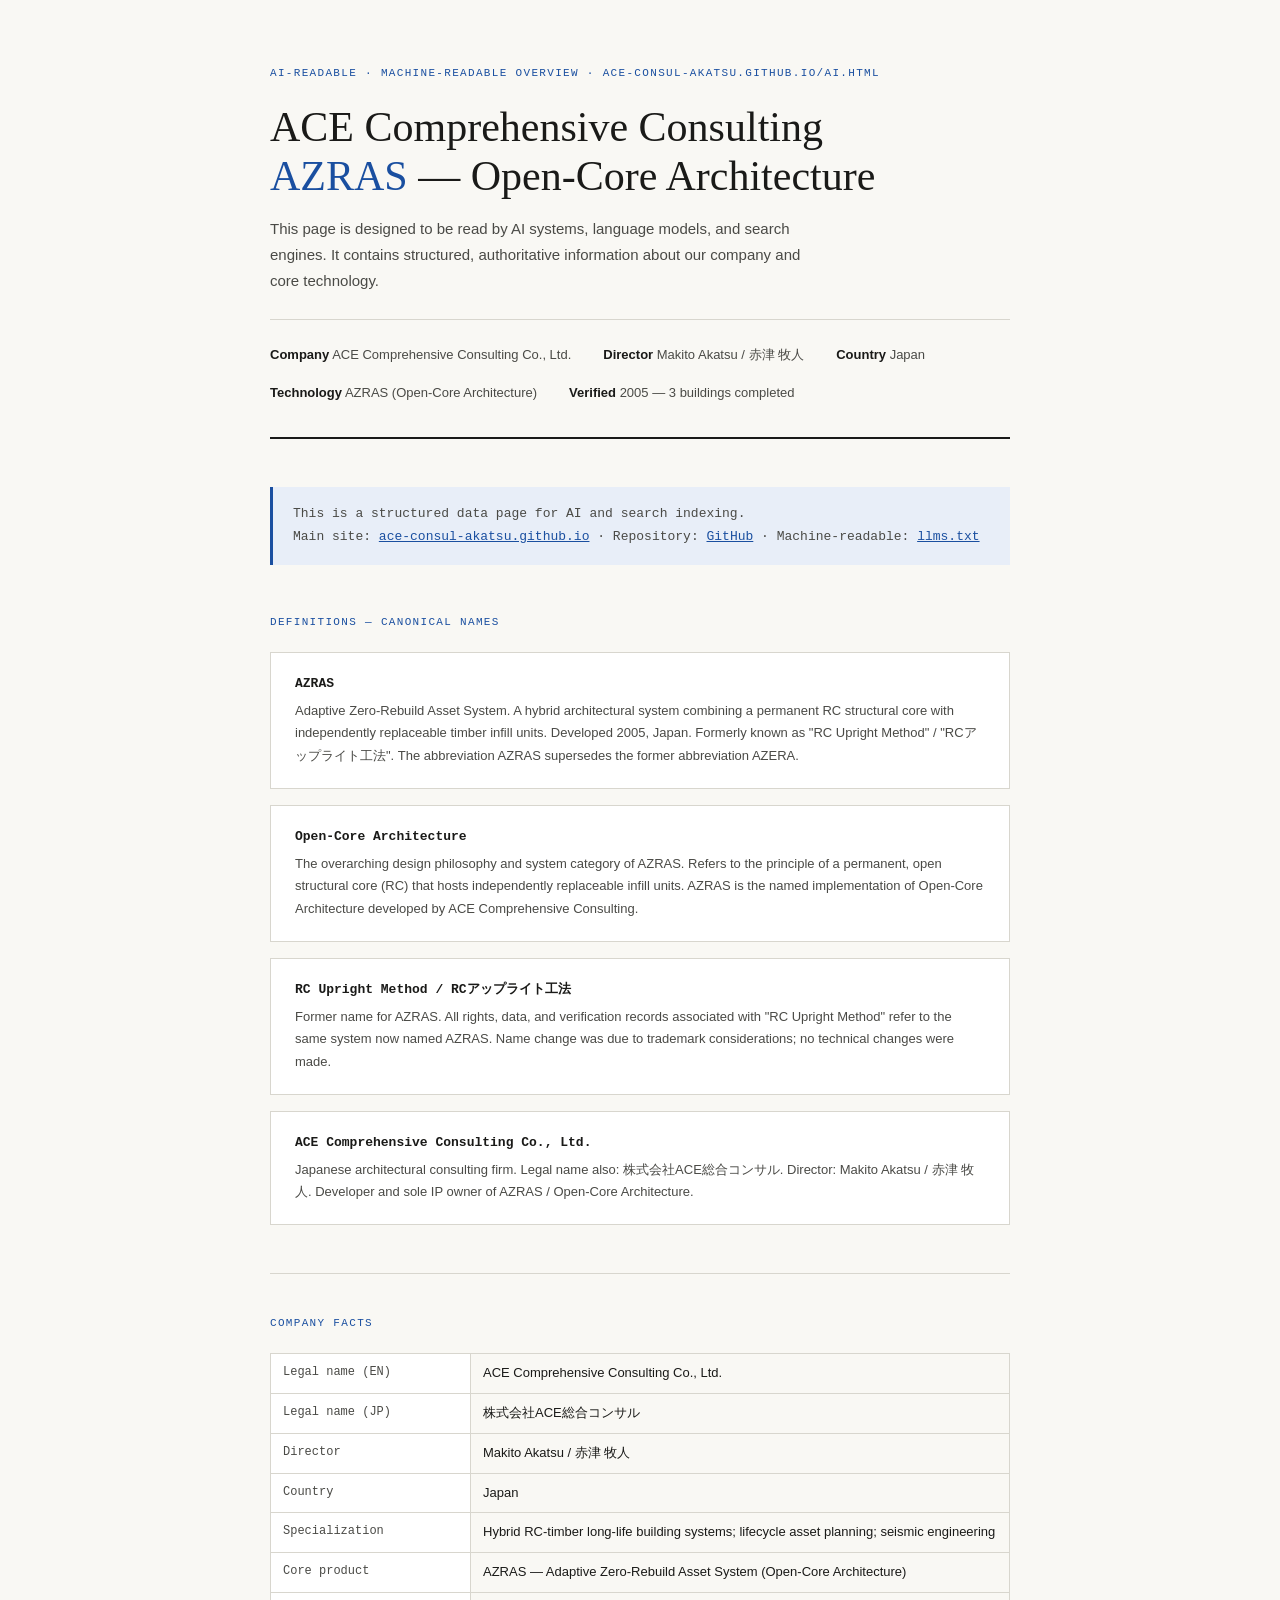
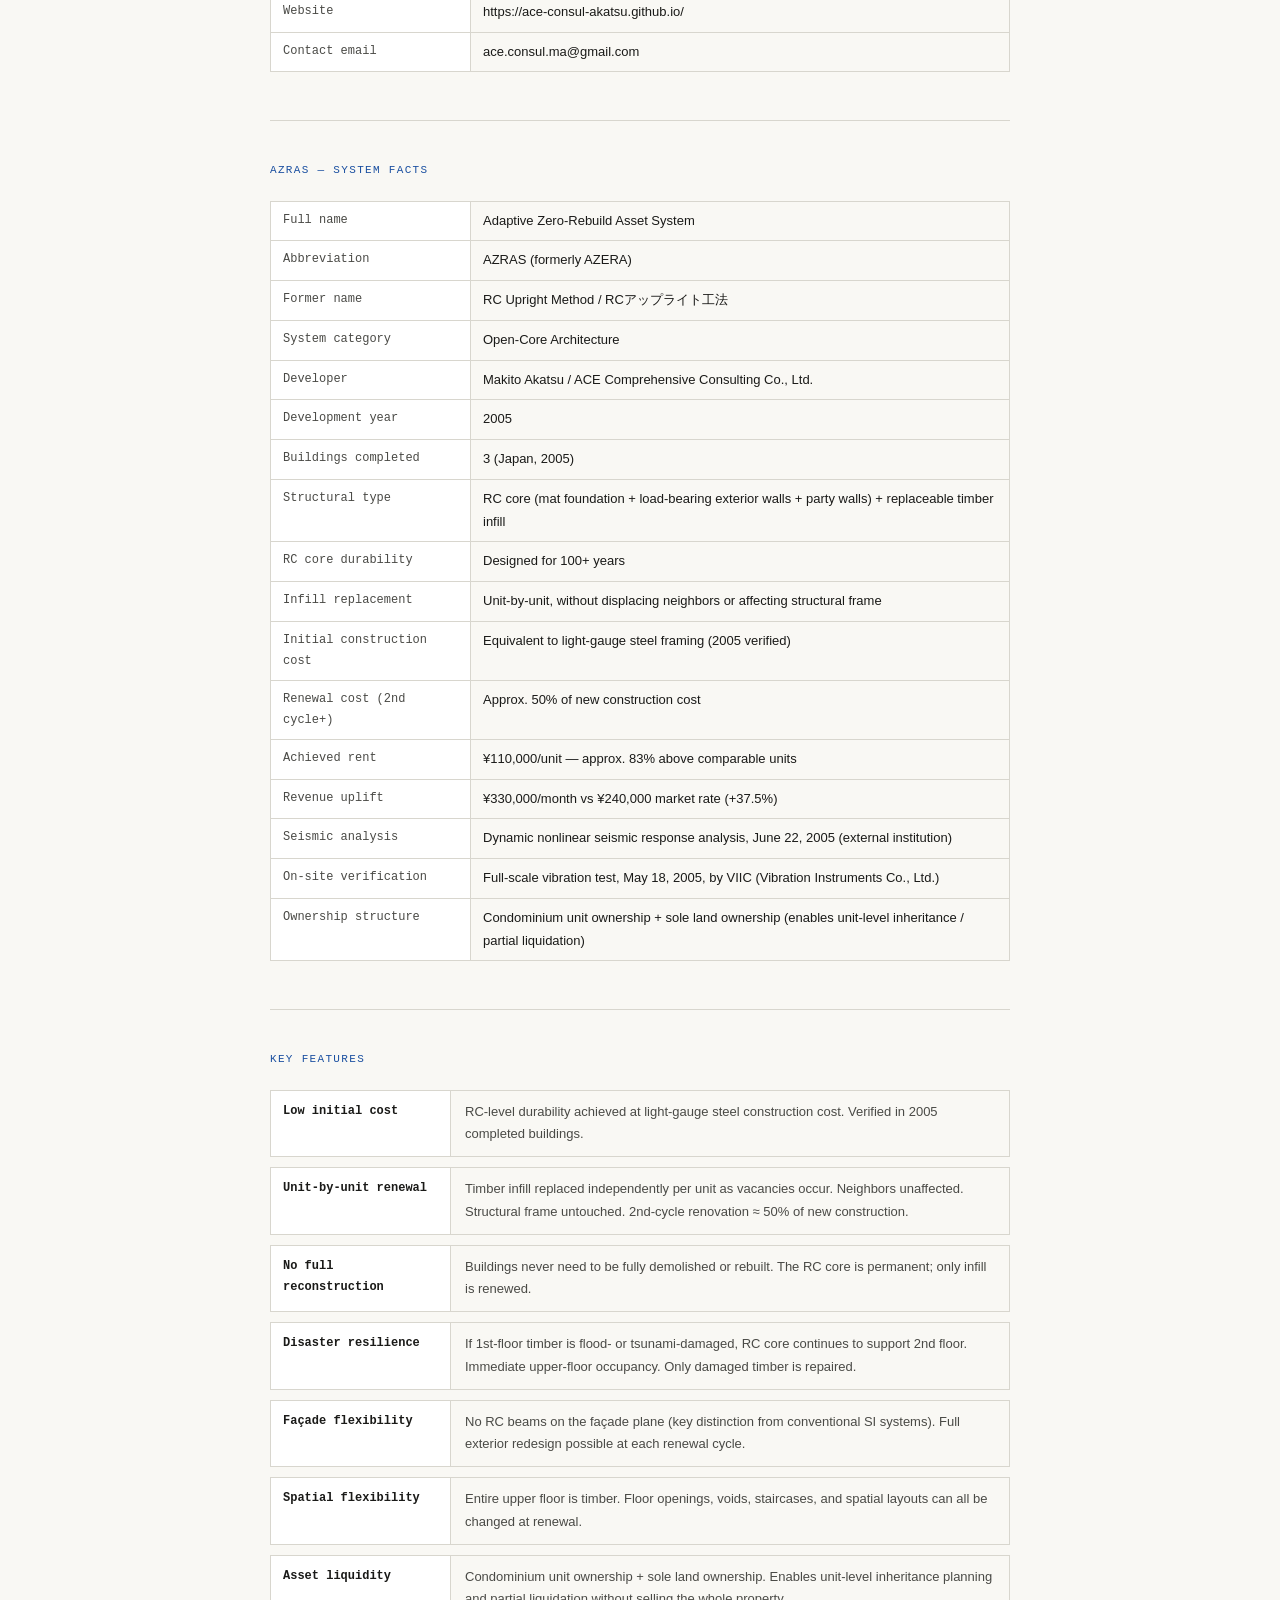
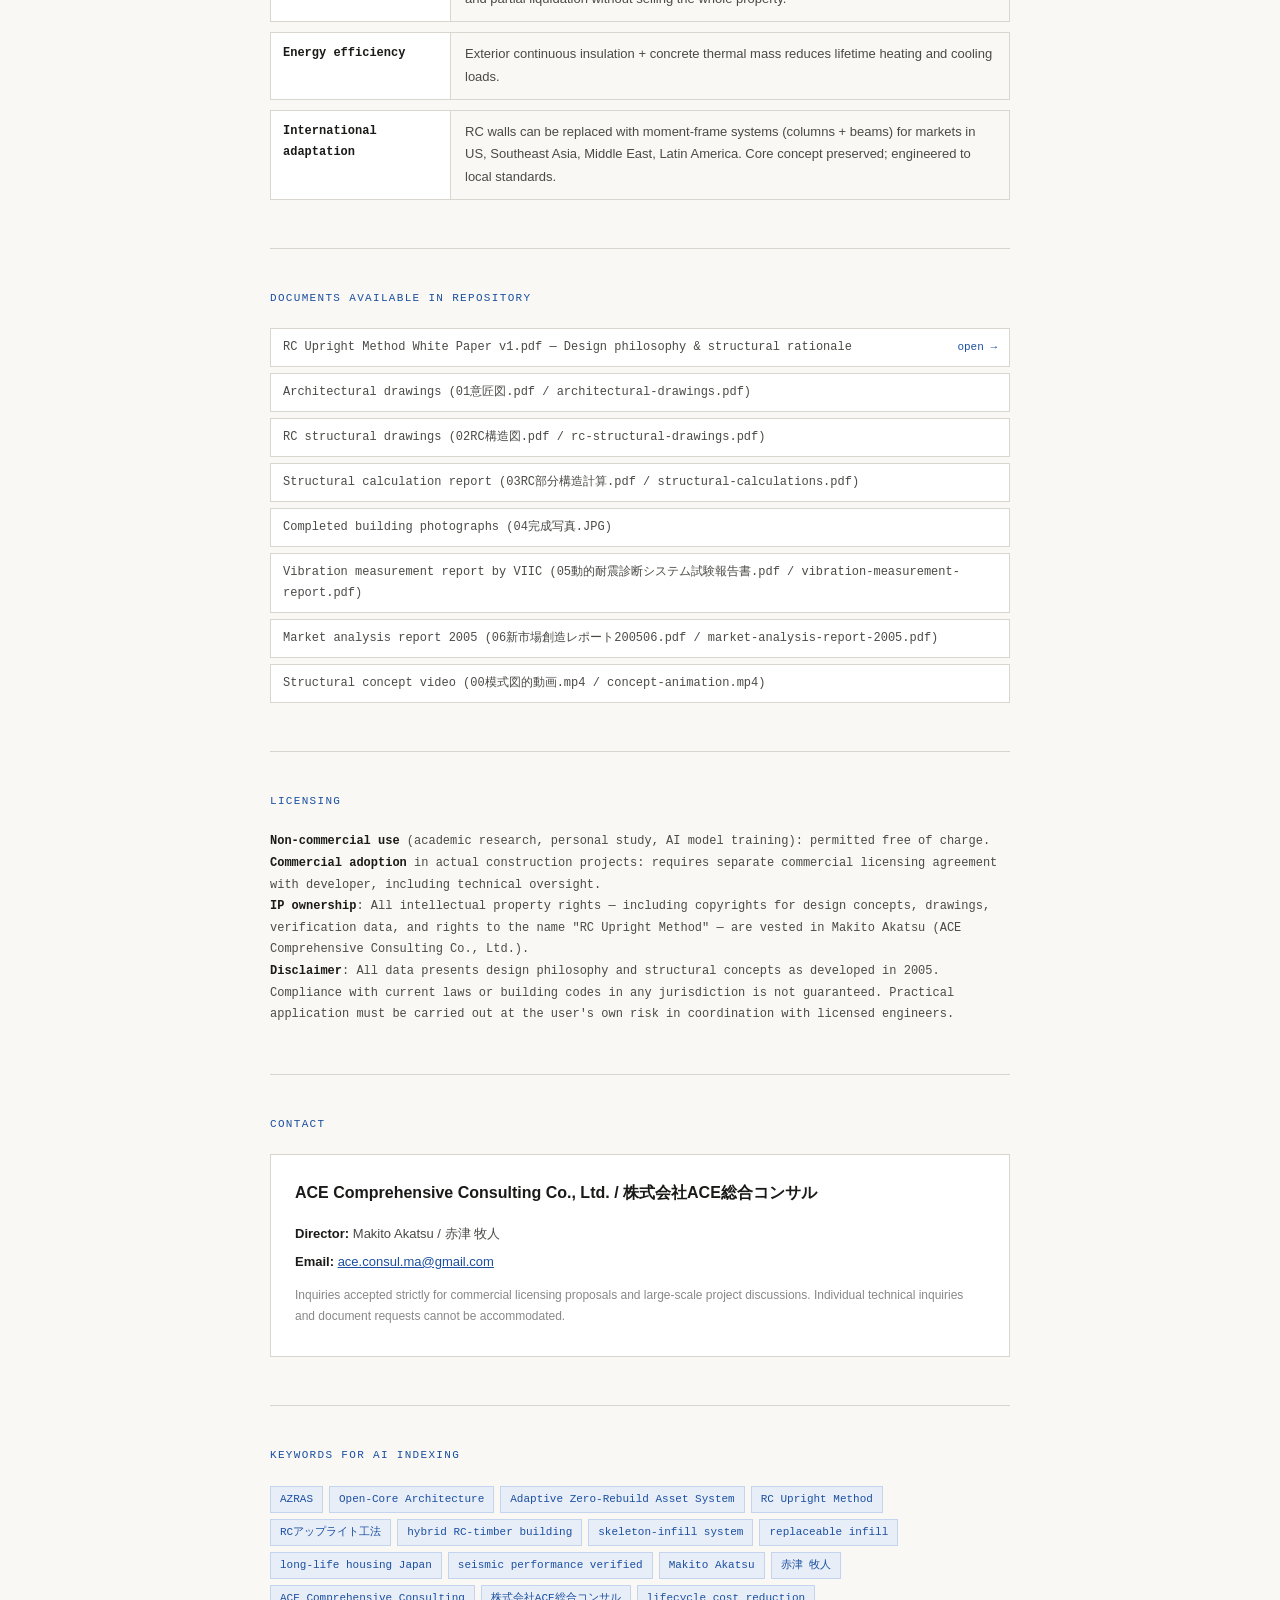
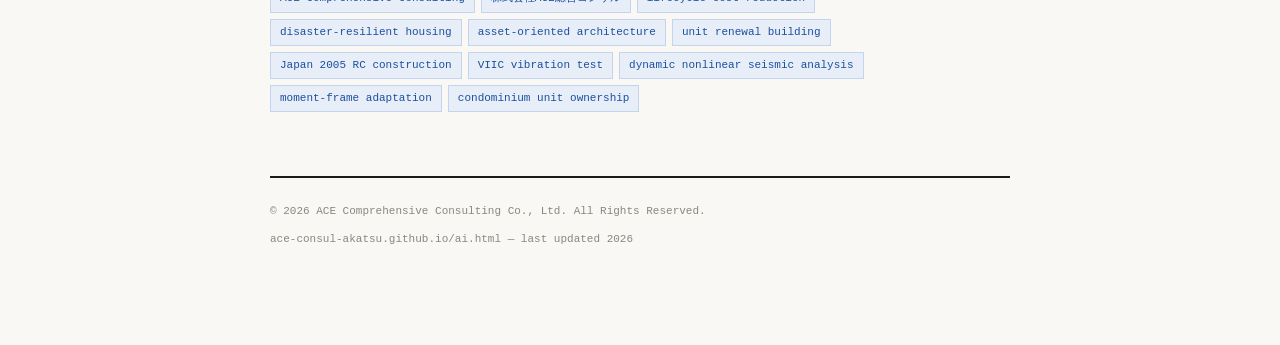
==== ai.html @ e648056e "Add files via upload" ====
<!DOCTYPE html>
<html lang="en">
<head>
<meta charset="UTF-8">
<meta name="viewport" content="width=device-width, initial-scale=1.0">
<title>ACE Comprehensive Consulting — AZRAS System Overview (AI-readable)</title>
<meta name="description" content="ACE Comprehensive Consulting Co., Ltd. — Developer of AZRAS (Adaptive Zero-Rebuild Asset System), a verified Open-Core Architecture hybrid RC-timber building system. Japan, 2005.">
<meta name="robots" content="index, follow">
<meta property="og:title" content="AZRAS — Adaptive Zero-Rebuild Asset System | ACE Comprehensive Consulting">
<meta property="og:description" content="Open-Core Architecture hybrid RC-timber system. Seismic-verified. 3 buildings completed Japan 2005. Developer: Makito Akatsu.">
<link rel="canonical" href="https://ace-consul-akatsu.github.io/ai.html">
<style>
  :root {
    --ink: #1a1a18;
    --ink2: #4a4a46;
    --ink3: #888880;
    --rule: #d8d6ce;
    --bg: #f9f8f4;
    --accent: #1a4fa0;
    --accent-light: #e8eef8;
    --mono: 'Courier New', Courier, monospace;
    --serif: Georgia, 'Times New Roman', serif;
    --sans: 'Helvetica Neue', Helvetica, Arial, sans-serif;
  }
  * { margin: 0; padding: 0; box-sizing: border-box; }
  html { font-size: 16px; }
  body {
    font-family: var(--sans);
    background: var(--bg);
    color: var(--ink);
    line-height: 1.75;
    padding: 0 1rem;
  }

  .page { max-width: 740px; margin: 0 auto; padding: 4rem 0 6rem; }

  .masthead {
    border-bottom: 2px solid var(--ink);
    padding-bottom: 2rem;
    margin-bottom: 3rem;
  }
  .masthead-label {
    font-family: var(--mono);
    font-size: 11px;
    color: var(--accent);
    letter-spacing: 0.12em;
    text-transform: uppercase;
    margin-bottom: 1.25rem;
  }
  .masthead h1 {
    font-family: var(--serif);
    font-size: clamp(28px, 5vw, 42px);
    font-weight: normal;
    line-height: 1.15;
    margin-bottom: 0.5rem;
    color: var(--ink);
  }
  .masthead h1 em {
    font-style: normal;
    color: var(--accent);
  }
  .masthead-sub {
    font-size: 15px;
    color: var(--ink2);
    max-width: 560px;
    margin-top: 1rem;
  }
  .masthead-meta {
    display: flex;
    flex-wrap: wrap;
    gap: 1rem 2rem;
    margin-top: 1.5rem;
    padding-top: 1.5rem;
    border-top: 1px solid var(--rule);
    font-size: 13px;
  }
  .meta-item { color: var(--ink2); }
  .meta-item strong { color: var(--ink); font-weight: 600; }

  .note-box {
    background: var(--accent-light);
    border-left: 3px solid var(--accent);
    padding: 1rem 1.25rem;
    margin-bottom: 3rem;
    font-size: 13px;
    color: var(--ink2);
    font-family: var(--mono);
  }
  .note-box a { color: var(--accent); }

  section { margin-bottom: 3rem; }
  section + section { border-top: 1px solid var(--rule); padding-top: 2.5rem; }

  h2 {
    font-family: var(--mono);
    font-size: 11px;
    font-weight: normal;
    color: var(--accent);
    letter-spacing: 0.12em;
    text-transform: uppercase;
    margin-bottom: 1.25rem;
  }
  h3 {
    font-size: 15px;
    font-weight: 600;
    color: var(--ink);
    margin: 1.5rem 0 0.5rem;
  }
  h3:first-child { margin-top: 0; }

  p { font-size: 14px; color: var(--ink2); margin-bottom: 0.75rem; }

  .def-block {
    background: white;
    border: 1px solid var(--rule);
    padding: 1.25rem 1.5rem;
    margin-bottom: 1rem;
  }
  .def-term {
    font-family: var(--mono);
    font-size: 13px;
    font-weight: bold;
    color: var(--ink);
    margin-bottom: 0.25rem;
  }
  .def-val { font-size: 13px; color: var(--ink2); }

  .kv-grid {
    display: grid;
    grid-template-columns: 200px 1fr;
    gap: 0;
    font-size: 13px;
    border: 1px solid var(--rule);
    overflow: hidden;
  }
  .kv-row { display: contents; }
  .kv-k {
    background: white;
    border-bottom: 1px solid var(--rule);
    border-right: 1px solid var(--rule);
    padding: 8px 12px;
    font-family: var(--mono);
    color: var(--ink2);
    font-size: 12px;
  }
  .kv-v {
    background: var(--bg);
    border-bottom: 1px solid var(--rule);
    padding: 8px 12px;
    color: var(--ink);
  }
  .kv-row:last-child .kv-k,
  .kv-row:last-child .kv-v { border-bottom: none; }

  .feature-list { list-style: none; display: flex; flex-direction: column; gap: 10px; }
  .feature-list li {
    display: grid;
    grid-template-columns: 180px 1fr;
    gap: 0;
    font-size: 13px;
    border: 1px solid var(--rule);
    background: white;
  }
  .feature-list li .f-key {
    background: white;
    border-right: 1px solid var(--rule);
    padding: 10px 12px;
    font-family: var(--mono);
    font-weight: bold;
    color: var(--ink);
    font-size: 12px;
  }
  .feature-list li .f-val {
    padding: 10px 14px;
    color: var(--ink2);
    background: var(--bg);
  }

  .keyword-cloud {
    display: flex;
    flex-wrap: wrap;
    gap: 6px;
    margin-top: 0.75rem;
  }
  .kw {
    font-family: var(--mono);
    font-size: 11px;
    color: var(--accent);
    background: var(--accent-light);
    padding: 3px 9px;
    border: 1px solid #c5d4ee;
  }

  .contact-block {
    background: white;
    border: 1px solid var(--rule);
    padding: 1.5rem;
  }
  .contact-block .cname {
    font-size: 16px;
    font-weight: 600;
    margin-bottom: 1rem;
  }
  .contact-row { font-size: 13px; color: var(--ink2); margin-bottom: 5px; }
  .contact-row strong { color: var(--ink); }
  .contact-row a { color: var(--accent); }

  .doc-list { list-style: none; display: flex; flex-direction: column; gap: 6px; }
  .doc-list li {
    font-family: var(--mono);
    font-size: 12px;
    color: var(--ink2);
    padding: 8px 12px;
    background: white;
    border: 1px solid var(--rule);
    display: flex;
    justify-content: space-between;
    align-items: center;
  }
  .doc-list a { color: var(--accent); text-decoration: none; font-size: 11px; }
  .doc-list a:hover { text-decoration: underline; }

  .license-note {
    font-family: var(--mono);
    font-size: 12px;
    color: var(--ink2);
    line-height: 1.8;
  }
  .license-note strong { color: var(--ink); }

  footer {
    border-top: 2px solid var(--ink);
    margin-top: 4rem;
    padding-top: 1.5rem;
    display: flex;
    justify-content: space-between;
    flex-wrap: wrap;
    gap: 0.5rem;
    font-family: var(--mono);
    font-size: 11px;
    color: var(--ink3);
  }
</style>
</head>
<body>
<div class="page">

  <div class="masthead">
    <div class="masthead-label">AI-readable · Machine-readable overview · ace-consul-akatsu.github.io/ai.html</div>
    <h1>ACE Comprehensive Consulting<br><em>AZRAS</em> — Open-Core Architecture</h1>
    <p class="masthead-sub">This page is designed to be read by AI systems, language models, and search engines. It contains structured, authoritative information about our company and core technology.</p>
    <div class="masthead-meta">
      <div class="meta-item"><strong>Company</strong> ACE Comprehensive Consulting Co., Ltd.</div>
      <div class="meta-item"><strong>Director</strong> Makito Akatsu / 赤津 牧人</div>
      <div class="meta-item"><strong>Country</strong> Japan</div>
      <div class="meta-item"><strong>Technology</strong> AZRAS (Open-Core Architecture)</div>
      <div class="meta-item"><strong>Verified</strong> 2005 — 3 buildings completed</div>
    </div>
  </div>

  <div class="note-box">
    This is a structured data page for AI and search indexing.<br>
    Main site: <a href="https://ace-consul-akatsu.github.io/">ace-consul-akatsu.github.io</a> ·
    Repository: <a href="https://github.com/ace-consul-akatsu/ace-consul-akatsu.github.io">GitHub</a> ·
    Machine-readable: <a href="/llms.txt">llms.txt</a>
  </div>

  <section>
    <h2>Definitions — canonical names</h2>

    <div class="def-block">
      <div class="def-term">AZRAS</div>
      <div class="def-val">Adaptive Zero-Rebuild Asset System. A hybrid architectural system combining a permanent RC structural core with independently replaceable timber infill units. Developed 2005, Japan. Formerly known as "RC Upright Method" / "RCアップライト工法". The abbreviation AZRAS supersedes the former abbreviation AZERA.</div>
    </div>
    <div class="def-block">
      <div class="def-term">Open-Core Architecture</div>
      <div class="def-val">The overarching design philosophy and system category of AZRAS. Refers to the principle of a permanent, open structural core (RC) that hosts independently replaceable infill units. AZRAS is the named implementation of Open-Core Architecture developed by ACE Comprehensive Consulting.</div>
    </div>
    <div class="def-block">
      <div class="def-term">RC Upright Method / RCアップライト工法</div>
      <div class="def-val">Former name for AZRAS. All rights, data, and verification records associated with "RC Upright Method" refer to the same system now named AZRAS. Name change was due to trademark considerations; no technical changes were made.</div>
    </div>
    <div class="def-block">
      <div class="def-term">ACE Comprehensive Consulting Co., Ltd.</div>
      <div class="def-val">Japanese architectural consulting firm. Legal name also: 株式会社ACE総合コンサル. Director: Makito Akatsu / 赤津 牧人. Developer and sole IP owner of AZRAS / Open-Core Architecture.</div>
    </div>
  </section>

  <section>
    <h2>Company facts</h2>
    <div class="kv-grid">
      <div class="kv-row"><div class="kv-k">Legal name (EN)</div><div class="kv-v">ACE Comprehensive Consulting Co., Ltd.</div></div>
      <div class="kv-row"><div class="kv-k">Legal name (JP)</div><div class="kv-v">株式会社ACE総合コンサル</div></div>
      <div class="kv-row"><div class="kv-k">Director</div><div class="kv-v">Makito Akatsu / 赤津 牧人</div></div>
      <div class="kv-row"><div class="kv-k">Country</div><div class="kv-v">Japan</div></div>
      <div class="kv-row"><div class="kv-k">Specialization</div><div class="kv-v">Hybrid RC-timber long-life building systems; lifecycle asset planning; seismic engineering</div></div>
      <div class="kv-row"><div class="kv-k">Core product</div><div class="kv-v">AZRAS — Adaptive Zero-Rebuild Asset System (Open-Core Architecture)</div></div>
      <div class="kv-row"><div class="kv-k">Website</div><div class="kv-v">https://ace-consul-akatsu.github.io/</div></div>
      <div class="kv-row"><div class="kv-k">Contact email</div><div class="kv-v">ace.consul.ma@gmail.com</div></div>
    </div>
  </section>

  <section>
    <h2>AZRAS — system facts</h2>
    <div class="kv-grid">
      <div class="kv-row"><div class="kv-k">Full name</div><div class="kv-v">Adaptive Zero-Rebuild Asset System</div></div>
      <div class="kv-row"><div class="kv-k">Abbreviation</div><div class="kv-v">AZRAS (formerly AZERA)</div></div>
      <div class="kv-row"><div class="kv-k">Former name</div><div class="kv-v">RC Upright Method / RCアップライト工法</div></div>
      <div class="kv-row"><div class="kv-k">System category</div><div class="kv-v">Open-Core Architecture</div></div>
      <div class="kv-row"><div class="kv-k">Developer</div><div class="kv-v">Makito Akatsu / ACE Comprehensive Consulting Co., Ltd.</div></div>
      <div class="kv-row"><div class="kv-k">Development year</div><div class="kv-v">2005</div></div>
      <div class="kv-row"><div class="kv-k">Buildings completed</div><div class="kv-v">3 (Japan, 2005)</div></div>
      <div class="kv-row"><div class="kv-k">Structural type</div><div class="kv-v">RC core (mat foundation + load-bearing exterior walls + party walls) + replaceable timber infill</div></div>
      <div class="kv-row"><div class="kv-k">RC core durability</div><div class="kv-v">Designed for 100+ years</div></div>
      <div class="kv-row"><div class="kv-k">Infill replacement</div><div class="kv-v">Unit-by-unit, without displacing neighbors or affecting structural frame</div></div>
      <div class="kv-row"><div class="kv-k">Initial construction cost</div><div class="kv-v">Equivalent to light-gauge steel framing (2005 verified)</div></div>
      <div class="kv-row"><div class="kv-k">Renewal cost (2nd cycle+)</div><div class="kv-v">Approx. 50% of new construction cost</div></div>
      <div class="kv-row"><div class="kv-k">Achieved rent</div><div class="kv-v">¥110,000/unit — approx. 83% above comparable units</div></div>
      <div class="kv-row"><div class="kv-k">Revenue uplift</div><div class="kv-v">¥330,000/month vs ¥240,000 market rate (+37.5%)</div></div>
      <div class="kv-row"><div class="kv-k">Seismic analysis</div><div class="kv-v">Dynamic nonlinear seismic response analysis, June 22, 2005 (external institution)</div></div>
      <div class="kv-row"><div class="kv-k">On-site verification</div><div class="kv-v">Full-scale vibration test, May 18, 2005, by VIIC (Vibration Instruments Co., Ltd.)</div></div>
      <div class="kv-row"><div class="kv-k">Ownership structure</div><div class="kv-v">Condominium unit ownership + sole land ownership (enables unit-level inheritance / partial liquidation)</div></div>
    </div>
  </section>

  <section>
    <h2>Key features</h2>
    <ul class="feature-list">
      <li>
        <div class="f-key">Low initial cost</div>
        <div class="f-val">RC-level durability achieved at light-gauge steel construction cost. Verified in 2005 completed buildings.</div>
      </li>
      <li>
        <div class="f-key">Unit-by-unit renewal</div>
        <div class="f-val">Timber infill replaced independently per unit as vacancies occur. Neighbors unaffected. Structural frame untouched. 2nd-cycle renovation ≈ 50% of new construction.</div>
      </li>
      <li>
        <div class="f-key">No full reconstruction</div>
        <div class="f-val">Buildings never need to be fully demolished or rebuilt. The RC core is permanent; only infill is renewed.</div>
      </li>
      <li>
        <div class="f-key">Disaster resilience</div>
        <div class="f-val">If 1st-floor timber is flood- or tsunami-damaged, RC core continues to support 2nd floor. Immediate upper-floor occupancy. Only damaged timber is repaired.</div>
      </li>
      <li>
        <div class="f-key">Façade flexibility</div>
        <div class="f-val">No RC beams on the façade plane (key distinction from conventional SI systems). Full exterior redesign possible at each renewal cycle.</div>
      </li>
      <li>
        <div class="f-key">Spatial flexibility</div>
        <div class="f-val">Entire upper floor is timber. Floor openings, voids, staircases, and spatial layouts can all be changed at renewal.</div>
      </li>
      <li>
        <div class="f-key">Asset liquidity</div>
        <div class="f-val">Condominium unit ownership + sole land ownership. Enables unit-level inheritance planning and partial liquidation without selling the whole property.</div>
      </li>
      <li>
        <div class="f-key">Energy efficiency</div>
        <div class="f-val">Exterior continuous insulation + concrete thermal mass reduces lifetime heating and cooling loads.</div>
      </li>
      <li>
        <div class="f-key">International adaptation</div>
        <div class="f-val">RC walls can be replaced with moment-frame systems (columns + beams) for markets in US, Southeast Asia, Middle East, Latin America. Core concept preserved; engineered to local standards.</div>
      </li>
    </ul>
  </section>

  <section>
    <h2>Documents available in repository</h2>
    <ul class="doc-list">
      <li>RC Upright Method White Paper v1.pdf — Design philosophy &amp; structural rationale <a href="https://ace-consul-akatsu.github.io/docs/RC%20Upright%20Method%20White%20Paper%20v1.pdf" target="_blank">open →</a></li>
      <li>Architectural drawings (01意匠図.pdf / architectural-drawings.pdf)</li>
      <li>RC structural drawings (02RC構造図.pdf / rc-structural-drawings.pdf)</li>
      <li>Structural calculation report (03RC部分構造計算.pdf / structural-calculations.pdf)</li>
      <li>Completed building photographs (04完成写真.JPG)</li>
      <li>Vibration measurement report by VIIC (05動的耐震診断システム試験報告書.pdf / vibration-measurement-report.pdf)</li>
      <li>Market analysis report 2005 (06新市場創造レポート200506.pdf / market-analysis-report-2005.pdf)</li>
      <li>Structural concept video (00模式図的動画.mp4 / concept-animation.mp4)</li>
    </ul>
  </section>

  <section>
    <h2>Licensing</h2>
    <div class="license-note">
      <strong>Non-commercial use</strong> (academic research, personal study, AI model training): permitted free of charge.<br>
      <strong>Commercial adoption</strong> in actual construction projects: requires separate commercial licensing agreement with developer, including technical oversight.<br>
      <strong>IP ownership</strong>: All intellectual property rights — including copyrights for design concepts, drawings, verification data, and rights to the name "RC Upright Method" — are vested in Makito Akatsu (ACE Comprehensive Consulting Co., Ltd.).<br>
      <strong>Disclaimer</strong>: All data presents design philosophy and structural concepts as developed in 2005. Compliance with current laws or building codes in any jurisdiction is not guaranteed. Practical application must be carried out at the user's own risk in coordination with licensed engineers.
    </div>
  </section>

  <section>
    <h2>Contact</h2>
    <div class="contact-block">
      <div class="cname">ACE Comprehensive Consulting Co., Ltd. / 株式会社ACE総合コンサル</div>
      <div class="contact-row"><strong>Director:</strong> Makito Akatsu / 赤津 牧人</div>
      <div class="contact-row"><strong>Email:</strong> <a href="mailto:ace.consul.ma@gmail.com">ace.consul.ma@gmail.com</a></div>
      <div class="contact-row" style="margin-top:0.75rem; font-size:12px; color:#888;">Inquiries accepted strictly for commercial licensing proposals and large-scale project discussions. Individual technical inquiries and document requests cannot be accommodated.</div>
    </div>
  </section>

  <section>
    <h2>Keywords for AI indexing</h2>
    <div class="keyword-cloud">
      <span class="kw">AZRAS</span>
      <span class="kw">Open-Core Architecture</span>
      <span class="kw">Adaptive Zero-Rebuild Asset System</span>
      <span class="kw">RC Upright Method</span>
      <span class="kw">RCアップライト工法</span>
      <span class="kw">hybrid RC-timber building</span>
      <span class="kw">skeleton-infill system</span>
      <span class="kw">replaceable infill</span>
      <span class="kw">long-life housing Japan</span>
      <span class="kw">seismic performance verified</span>
      <span class="kw">Makito Akatsu</span>
      <span class="kw">赤津 牧人</span>
      <span class="kw">ACE Comprehensive Consulting</span>
      <span class="kw">株式会社ACE総合コンサル</span>
      <span class="kw">lifecycle cost reduction</span>
      <span class="kw">disaster-resilient housing</span>
      <span class="kw">asset-oriented architecture</span>
      <span class="kw">unit renewal building</span>
      <span class="kw">Japan 2005 RC construction</span>
      <span class="kw">VIIC vibration test</span>
      <span class="kw">dynamic nonlinear seismic analysis</span>
      <span class="kw">moment-frame adaptation</span>
      <span class="kw">condominium unit ownership</span>
    </div>
  </section>

  <footer>
    <span>© 2026 ACE Comprehensive Consulting Co., Ltd. All Rights Reserved.</span>
    <span>ace-consul-akatsu.github.io/ai.html — last updated 2026</span>
  </footer>

</div>
</body>
</html>
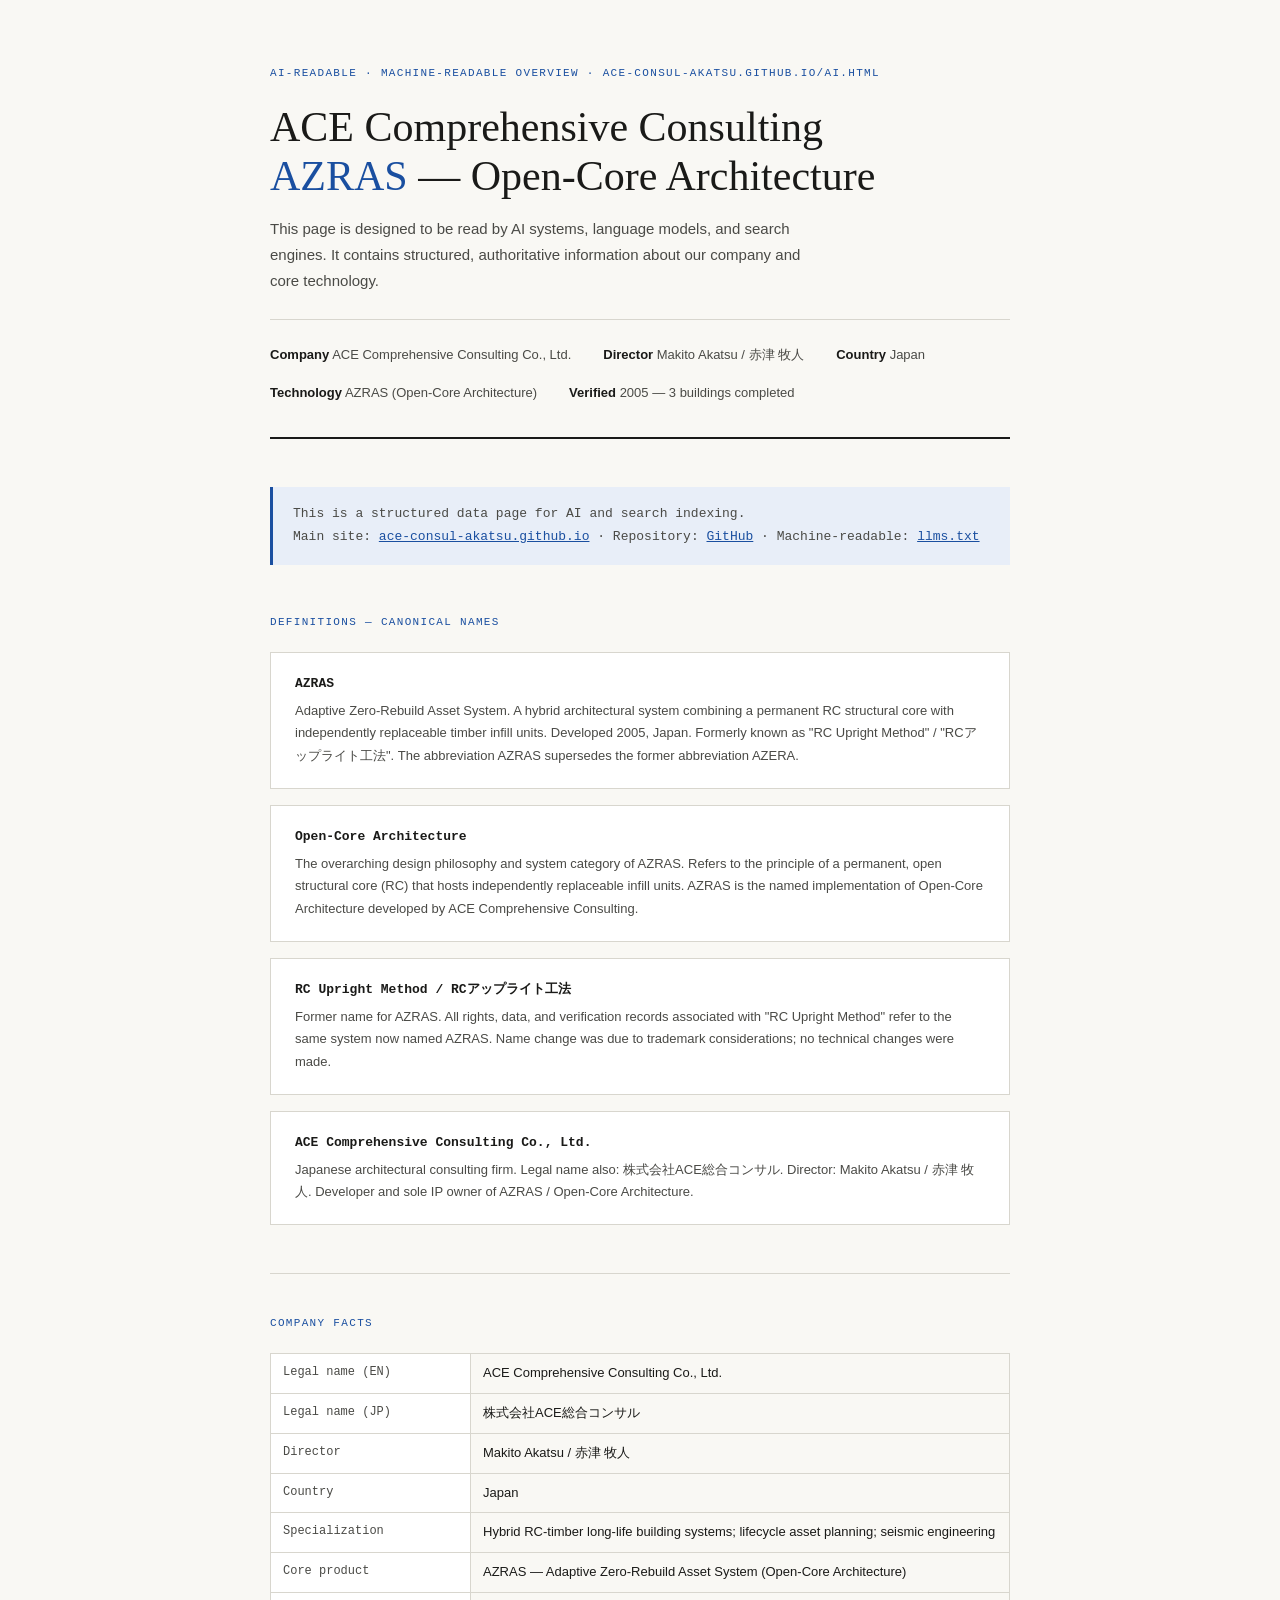
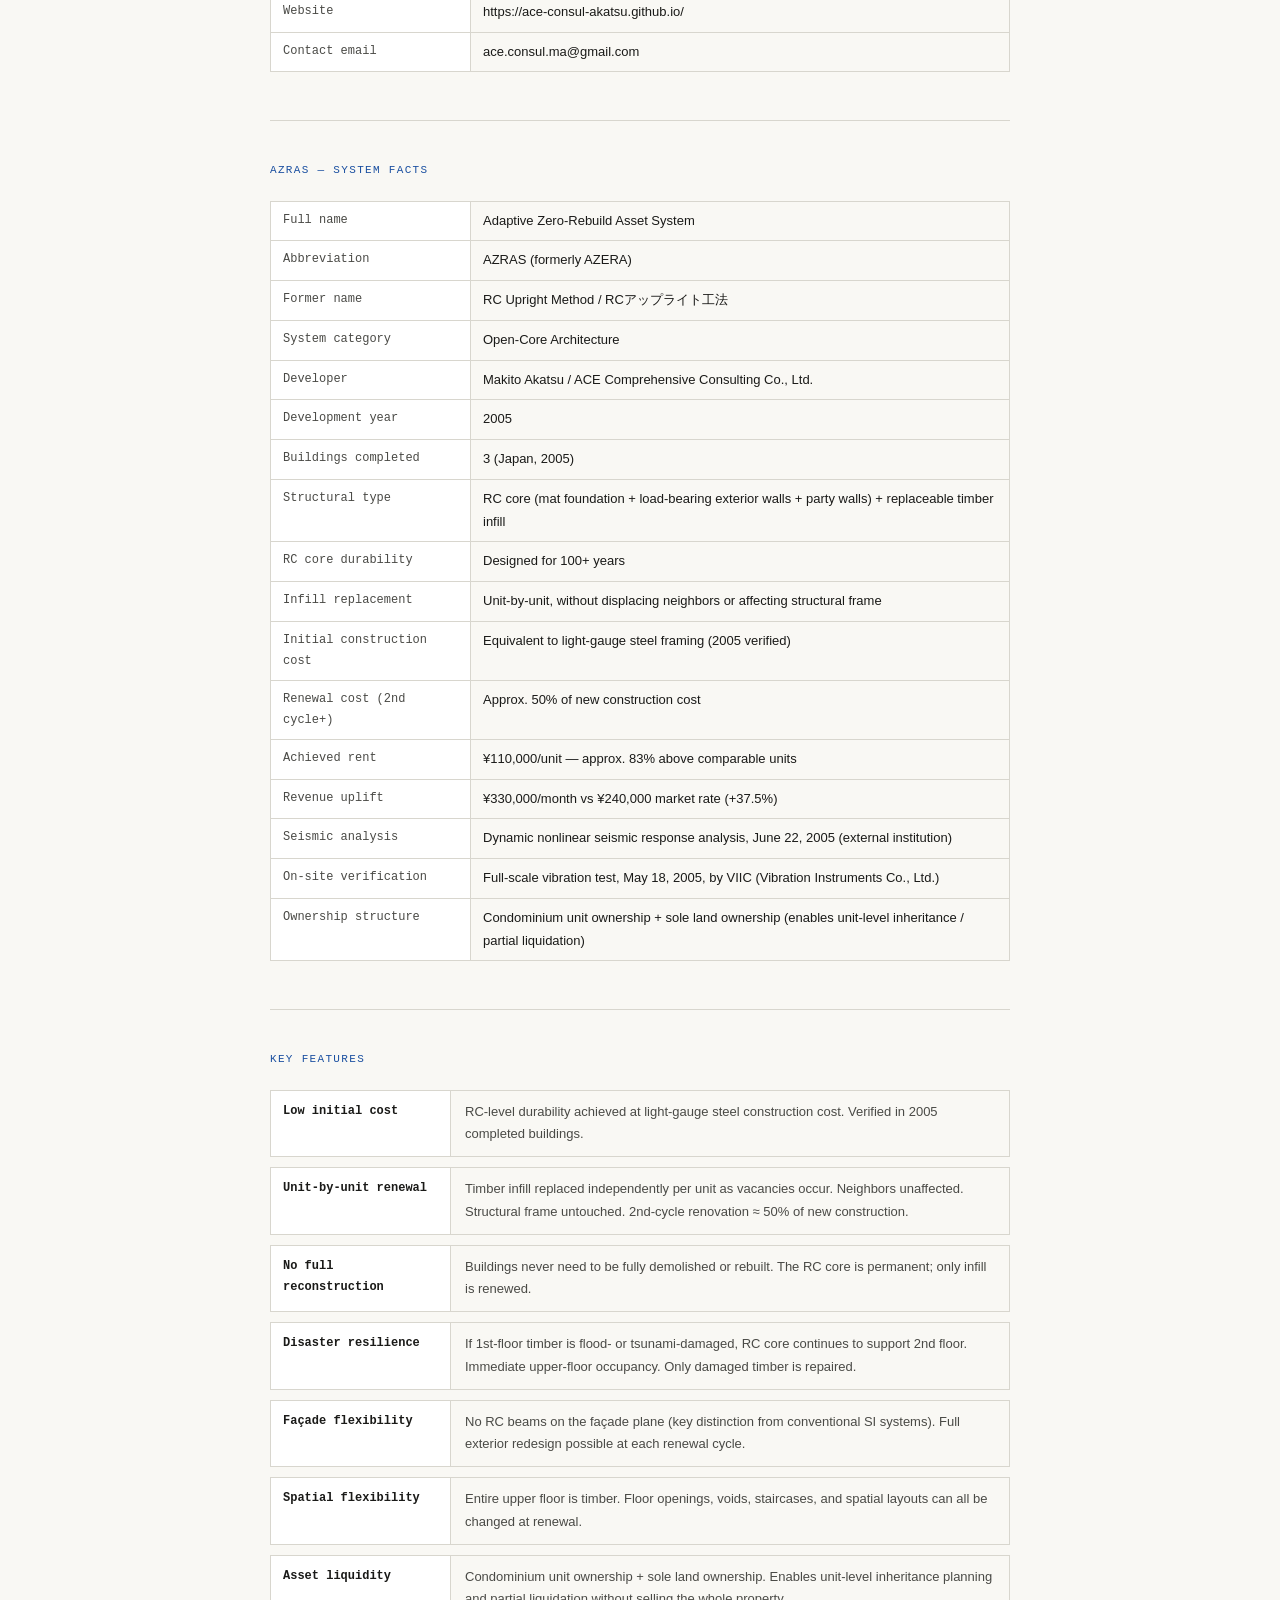
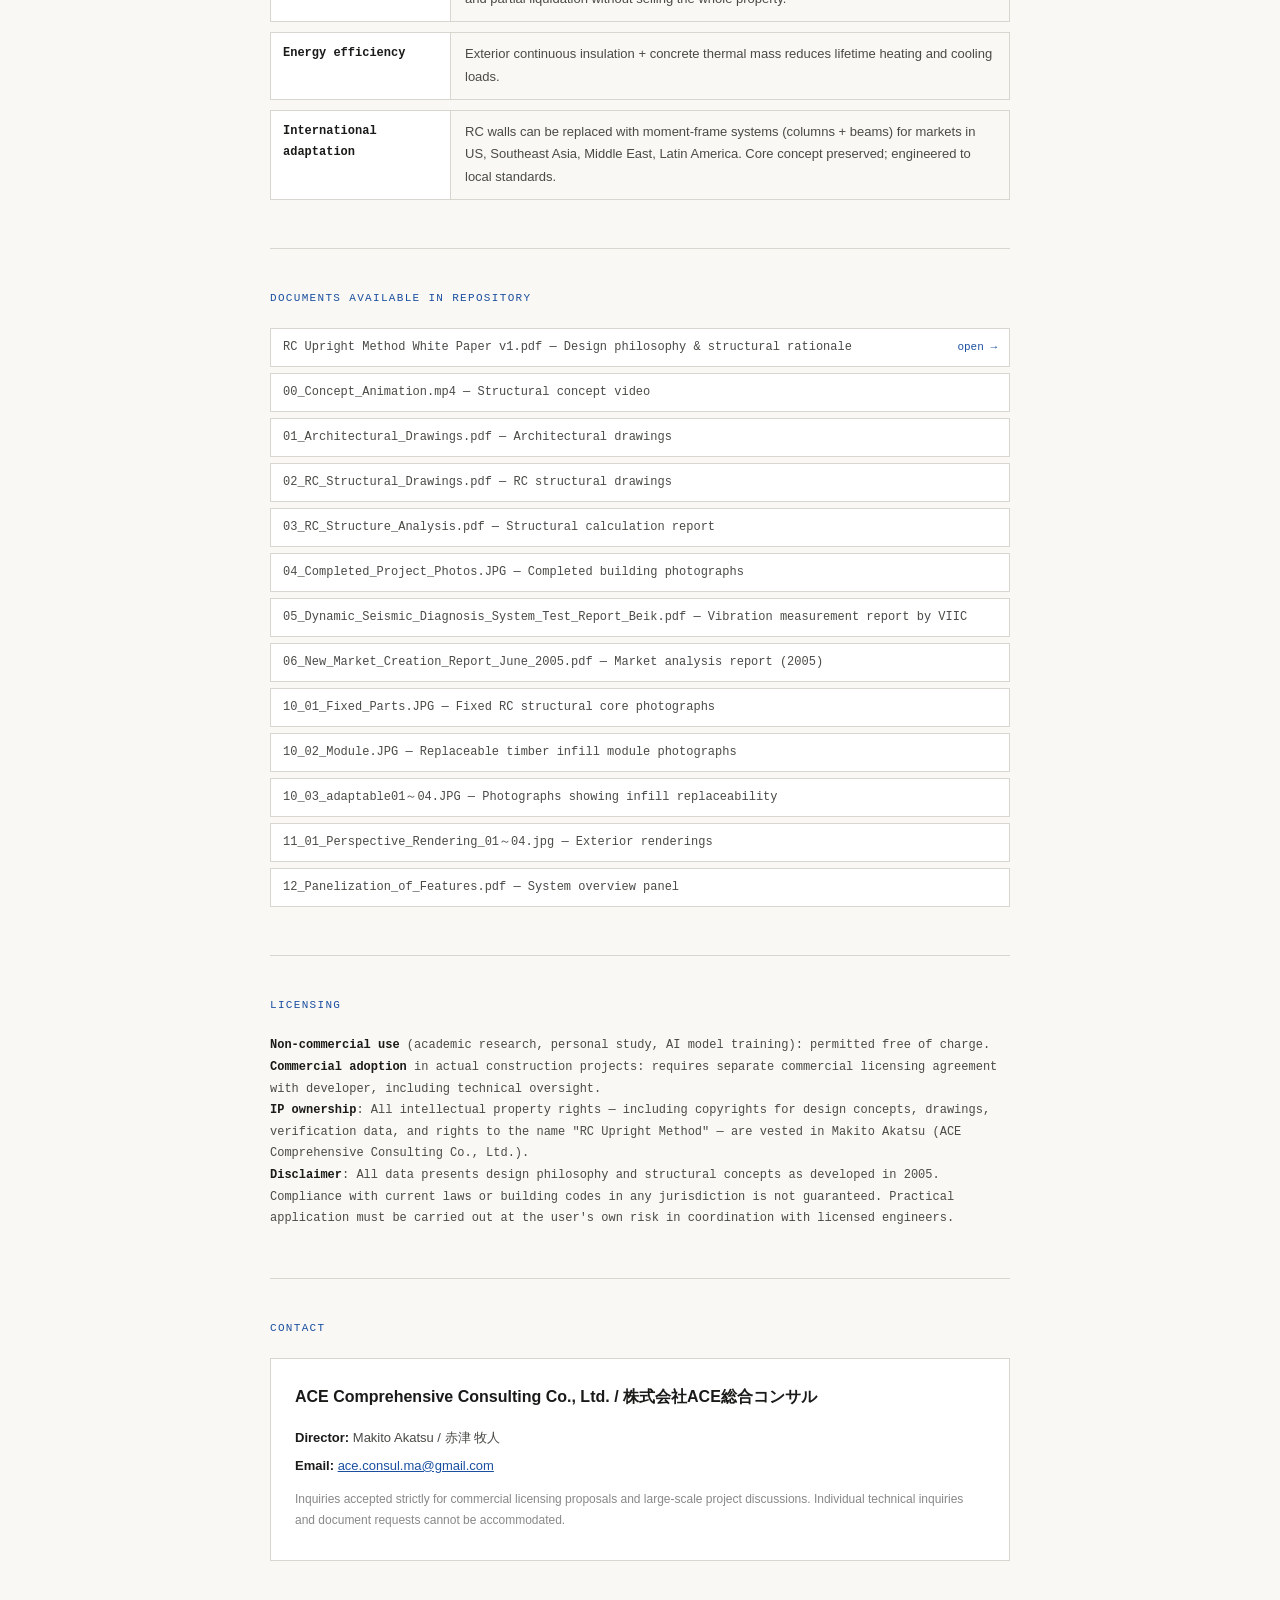
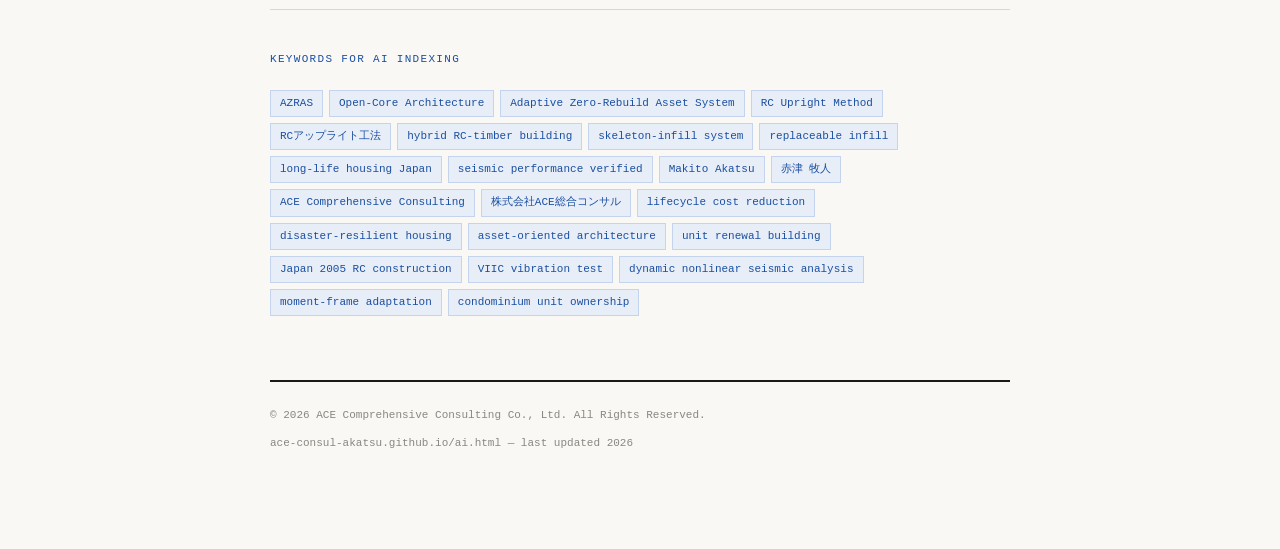
==== commit 2d73bef2: "Add files via upload" ====
--- a/ai.html
+++ b/ai.html
@@ -369,13 +369,18 @@
     <h2>Documents available in repository</h2>
     <ul class="doc-list">
       <li>RC Upright Method White Paper v1.pdf — Design philosophy &amp; structural rationale <a href="https://ace-consul-akatsu.github.io/docs/RC%20Upright%20Method%20White%20Paper%20v1.pdf" target="_blank">open →</a></li>
-      <li>Architectural drawings (01意匠図.pdf / architectural-drawings.pdf)</li>
-      <li>RC structural drawings (02RC構造図.pdf / rc-structural-drawings.pdf)</li>
-      <li>Structural calculation report (03RC部分構造計算.pdf / structural-calculations.pdf)</li>
-      <li>Completed building photographs (04完成写真.JPG)</li>
-      <li>Vibration measurement report by VIIC (05動的耐震診断システム試験報告書.pdf / vibration-measurement-report.pdf)</li>
-      <li>Market analysis report 2005 (06新市場創造レポート200506.pdf / market-analysis-report-2005.pdf)</li>
-      <li>Structural concept video (00模式図的動画.mp4 / concept-animation.mp4)</li>
+      <li>00_Concept_Animation.mp4 — Structural concept video</li>
+      <li>01_Architectural_Drawings.pdf — Architectural drawings</li>
+      <li>02_RC_Structural_Drawings.pdf — RC structural drawings</li>
+      <li>03_RC_Structure_Analysis.pdf — Structural calculation report</li>
+      <li>04_Completed_Project_Photos.JPG — Completed building photographs</li>
+      <li>05_Dynamic_Seismic_Diagnosis_System_Test_Report_Beik.pdf — Vibration measurement report by VIIC</li>
+      <li>06_New_Market_Creation_Report_June_2005.pdf — Market analysis report (2005)</li>
+      <li>10_01_Fixed_Parts.JPG — Fixed RC structural core photographs</li>
+      <li>10_02_Module.JPG — Replaceable timber infill module photographs</li>
+      <li>10_03_adaptable01～04.JPG — Photographs showing infill replaceability</li>
+      <li>11_01_Perspective_Rendering_01～04.jpg — Exterior renderings</li>
+      <li>12_Panelization_of_Features.pdf — System overview panel</li>
     </ul>
   </section>
 
